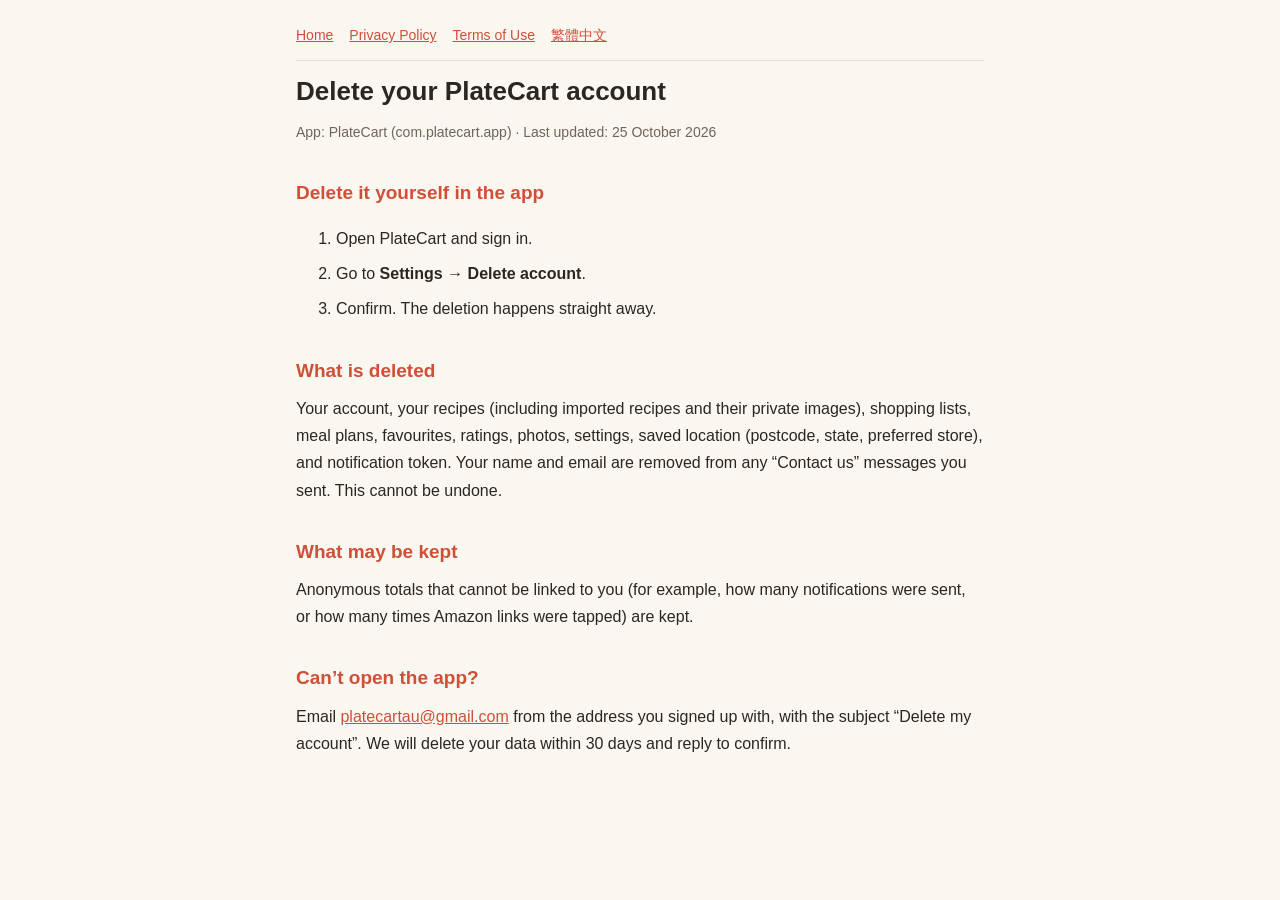
==== delete-account-en.html @ 0682c764 "Add files via upload" ====
<!doctype html>
<html lang="en">
<head>
<meta charset="utf-8">
<meta name="viewport" content="width=device-width, initial-scale=1">
<title>Delete your PlateCart account</title>
<link rel="stylesheet" href="style.css">
</head>
<body>
<main>
<nav><a href="index.html">Home</a><a href="privacy-en.html">Privacy Policy</a><a href="terms-en.html">Terms of Use</a><a href="delete-account-zh.html">繁體中文</a></nav>
<h1>Delete your PlateCart account</h1>
<p class="meta">App: PlateCart (com.platecart.app) · Last updated: 25 October 2026</p>

<h2>Delete it yourself in the app</h2>
<ol>
<li>Open PlateCart and sign in.</li>
<li>Go to <strong>Settings → Delete account</strong>.</li>
<li>Confirm. The deletion happens straight away.</li>
</ol>

<h2>What is deleted</h2>
<p>Your account, your recipes (including imported recipes and their private images), shopping lists, meal plans, favourites, ratings, photos, settings, saved location (postcode, state, preferred store), and notification token. Your name and email are removed from any “Contact us” messages you sent. This cannot be undone.</p>

<h2>What may be kept</h2>
<p>Anonymous totals that cannot be linked to you (for example, how many notifications were sent, or how many times Amazon links were tapped) are kept.</p>

<h2>Can’t open the app?</h2>
<p>Email <a href="mailto:platecartau@gmail.com">platecartau@gmail.com</a> from the address you signed up with, with the subject “Delete my account”. We will delete your data within 30 days and reply to confirm.</p>
</main>
</body>
</html>
---- style.css ----
:root { --bg: #faf6f0; --fg: #2b2622; --sub: #6f655c; --accent: #d04f37; --line: #e6ddd1; }
@media (prefers-color-scheme: dark) {
  :root { --bg: #1d1a17; --fg: #f1ebe3; --sub: #b3a89d; --line: #3a342e; }
}
* { box-sizing: border-box; }
body { margin: 0; background: var(--bg); color: var(--fg); font: 16px/1.7 -apple-system, "Segoe UI", "Noto Sans TC", "PingFang TC", sans-serif; }
main { max-width: 720px; margin: 0 auto; padding: 24px 16px 64px; }
h1 { font-size: 26px; margin: 8px 0 4px; }
h2 { font-size: 19px; margin: 32px 0 8px; color: var(--accent); }
p, li { margin: 8px 0; }
.meta, .note { color: var(--sub); font-size: 14px; }
.note { border-left: 3px solid var(--accent); padding-left: 12px; }
a { color: var(--accent); }
nav { display: flex; gap: 16px; flex-wrap: wrap; font-size: 14px; padding-bottom: 12px; border-bottom: 1px solid var(--line); }
table { border-collapse: collapse; width: 100%; font-size: 14px; }
th, td { border: 1px solid var(--line); padding: 6px 8px; text-align: left; vertical-align: top; }

h3{font-size:1rem;margin:1.2em 0 .4em}

/* ── 公開介紹頁 ── */
.hero { padding: 24px 0 8px; }
.hero h1 { font-size: 32px; }
.hero .lead { font-size: 18px; color: var(--fg); margin: 8px 0 16px; }
.btn { display: inline-block; background: var(--accent); color: #fff; padding: 10px 18px; border-radius: 999px; text-decoration: none; font-weight: 600; }
.btn.alt { background: transparent; color: var(--accent); border: 1px solid var(--accent); margin-left: 8px; }
.lang { float: right; font-size: 14px; }
.features { list-style: none; padding: 0; display: grid; grid-template-columns: repeat(auto-fit, minmax(240px, 1fr)); gap: 12px; }
.features li { border: 1px solid var(--line); border-radius: 12px; padding: 12px 14px; margin: 0; }
.features strong { display: block; margin-bottom: 2px; }
.shots { display: none; gap: 12px; overflow-x: auto; padding-bottom: 8px; }
.shots.has { display: flex; }
.shots figure { margin: 0; flex: 0 0 auto; }
.shots img { height: 420px; width: auto; border-radius: 12px; border: 1px solid var(--line); display: block; }
.shots figcaption { font-size: 13px; color: var(--sub); text-align: center; }
footer { margin-top: 40px; padding-top: 16px; border-top: 1px solid var(--line); color: var(--sub); font-size: 14px; }
footer p { margin: 6px 0; }
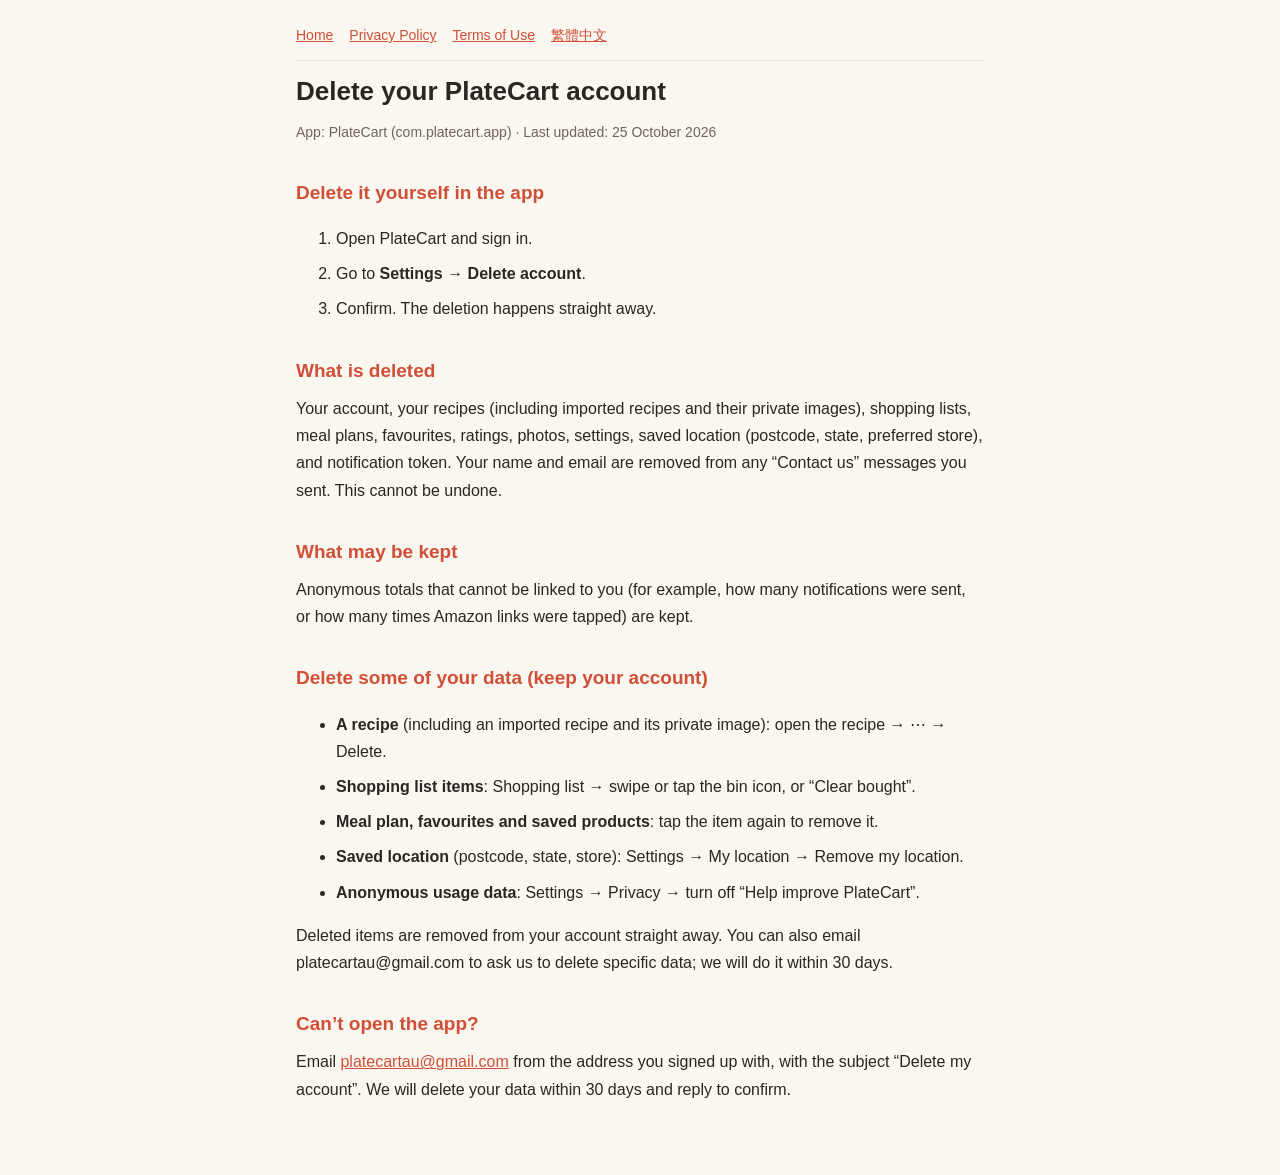
==== commit d80acd7c: "Add 'delete some data' section to delete account pages" ====
--- a/delete-account-en.html
+++ b/delete-account-en.html
@@ -25,6 +25,16 @@
 <h2>What may be kept</h2>
 <p>Anonymous totals that cannot be linked to you (for example, how many notifications were sent, or how many times Amazon links were tapped) are kept.</p>
 
+<h2 id="delete-some-data">Delete some of your data (keep your account)</h2>
+<ul>
+<li><strong>A recipe</strong> (including an imported recipe and its private image): open the recipe → ⋯ → Delete.</li>
+<li><strong>Shopping list items</strong>: Shopping list → swipe or tap the bin icon, or “Clear bought”.</li>
+<li><strong>Meal plan, favourites and saved products</strong>: tap the item again to remove it.</li>
+<li><strong>Saved location</strong> (postcode, state, store): Settings → My location → Remove my location.</li>
+<li><strong>Anonymous usage data</strong>: Settings → Privacy → turn off “Help improve PlateCart”.</li>
+</ul>
+<p>Deleted items are removed from your account straight away. You can also email platecartau@gmail.com to ask us to delete specific data; we will do it within 30 days.</p>
+
 <h2>Can’t open the app?</h2>
 <p>Email <a href="mailto:platecartau@gmail.com">platecartau@gmail.com</a> from the address you signed up with, with the subject “Delete my account”. We will delete your data within 30 days and reply to confirm.</p>
 </main>
